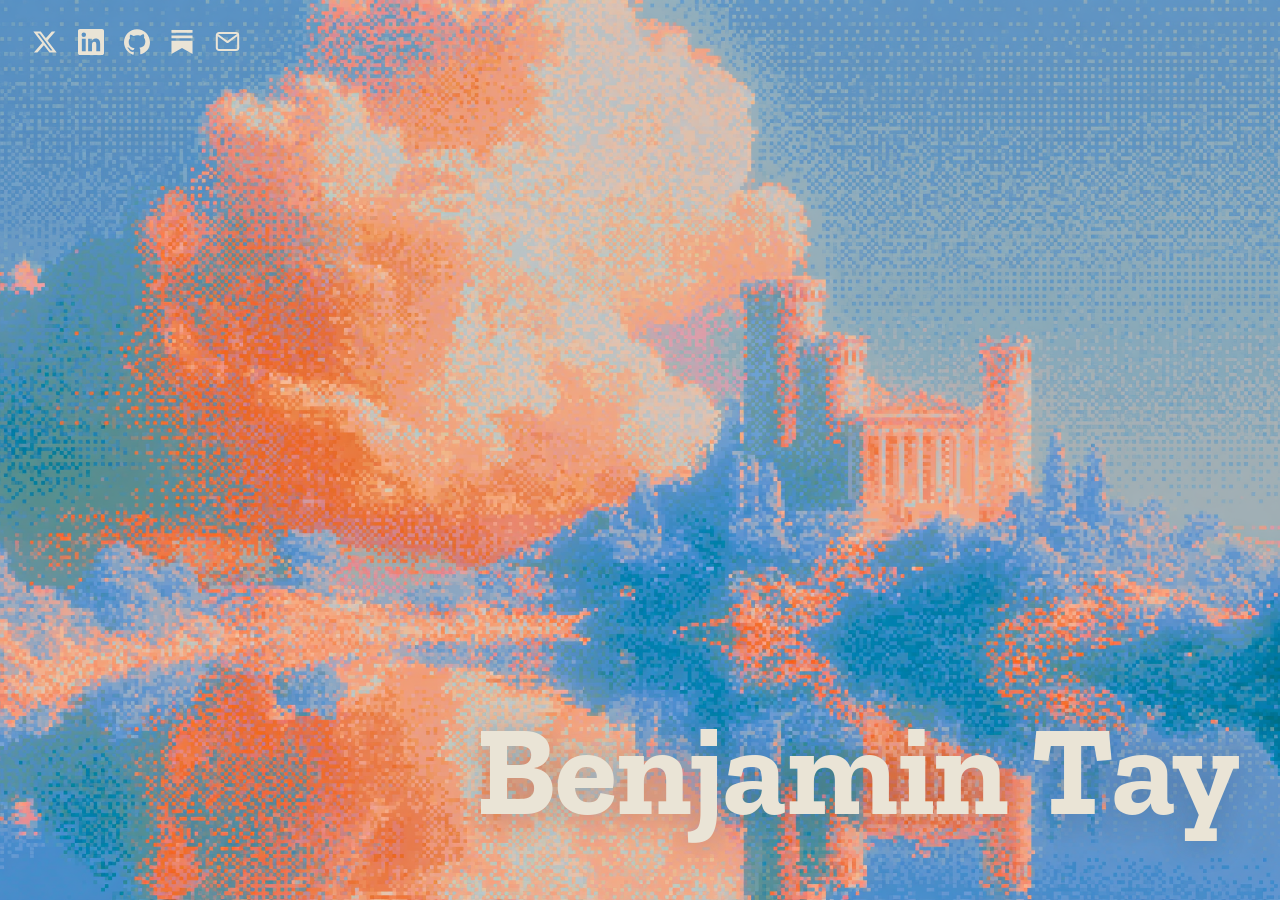
==== index.html @ a70ddc9b "added social media links" ====
<!DOCTYPE html>
<html lang="en">
<head>
<meta charset="utf-8">
<meta name="viewport" content="width=device-width, initial-scale=1">
<title>Benjamin Tay</title>
<meta name="description" content="Benjamin Tay">
<link rel="preconnect" href="https://fonts.googleapis.com">
<link rel="preconnect" href="https://fonts.gstatic.com" crossorigin>
<link href="https://fonts.googleapis.com/css2?family=Zilla+Slab:wght@700&display=swap" rel="stylesheet">
<link rel="stylesheet" href="styles.css">
</head>
<body>
<div class="stage">
  <div class="bg"></div>

  <nav class="social-nav">
    <a href="https://x.com/bennytay07" target="_blank" rel="noopener" aria-label="X">
      <svg width="26" height="26" viewBox="0 0 24 24" fill="currentColor" aria-hidden="true"><path d="M18.244 2.25h3.308l-7.227 8.26 8.502 11.24h-6.66l-5.214-6.817L4.99 21.75H1.68l7.73-8.835L1.254 2.25H8.08l4.713 6.231 5.45-6.231Zm-1.161 17.52h1.833L7.084 4.126H5.117L17.083 19.77Z"/></svg>
    </a>
    <a href="https://www.linkedin.com/in/benjamintay07/" target="_blank" rel="noopener" aria-label="LinkedIn">
      <svg width="26" height="26" viewBox="0 0 24 24" fill="currentColor" aria-hidden="true"><path d="M20.447 20.452h-3.554v-5.569c0-1.328-.027-3.037-1.852-3.037-1.853 0-2.136 1.445-2.136 2.939v5.667H9.351V9h3.414v1.561h.046c.477-.9 1.637-1.85 3.37-1.85 3.601 0 4.267 2.37 4.267 5.455v6.286zM5.337 7.433a2.062 2.062 0 0 1-2.063-2.065 2.064 2.064 0 1 1 2.063 2.065zm1.782 13.019H3.555V9h3.564v11.452zM22.225 0H1.771C.792 0 0 .774 0 1.729v20.542C0 23.227.792 24 1.771 24h20.451C23.2 24 24 23.227 24 22.271V1.729C24 .774 23.2 0 22.225 0z"/></svg>
    </a>
    <a href="https://github.com/bennytay" target="_blank" rel="noopener" aria-label="GitHub">
      <svg width="26" height="26" viewBox="0 0 24 24" fill="currentColor" aria-hidden="true"><path d="M12 .297c-6.63 0-12 5.373-12 12 0 5.303 3.438 9.8 8.205 11.385.6.113.82-.258.82-.577 0-.285-.01-1.04-.015-2.04-3.338.724-4.042-1.61-4.042-1.61-.546-1.387-1.333-1.756-1.333-1.756-1.089-.745.083-.729.083-.729 1.205.084 1.839 1.237 1.839 1.237 1.07 1.834 2.807 1.304 3.492.997.107-.775.418-1.305.762-1.604-2.665-.305-5.467-1.334-5.467-5.931 0-1.311.469-2.381 1.236-3.221-.124-.303-.535-1.524.117-3.176 0 0 1.008-.322 3.301 1.23A11.509 11.509 0 0 1 12 5.803c1.02.005 2.047.138 3.006.404 2.291-1.552 3.297-1.23 3.297-1.23.653 1.653.242 2.874.118 3.176.77.84 1.235 1.911 1.235 3.221 0 4.609-2.807 5.624-5.479 5.921.43.372.823 1.102.823 2.222 0 1.606-.014 2.898-.014 3.293 0 .322.216.694.825.576C20.565 22.092 24 17.592 24 12.297c0-6.627-5.373-12-12-12"/></svg>
    </a>
    <a href="https://substack.com/@bennytay" target="_blank" rel="noopener" aria-label="Substack">
      <svg width="24" height="24" viewBox="0 0 24 24" fill="currentColor" aria-hidden="true"><path d="M22.539 8.242H1.46V5.406h21.08v2.836zM1.46 10.812V24L12 18.11 22.54 24V10.812H1.46zM22.54 0H1.46v2.836h21.08V0z"/></svg>
    </a>
    <a href="benjamintay707@gmail.com" aria-label="Email">
      <svg width="27" height="27" viewBox="0 0 24 24" fill="none" stroke="currentColor" stroke-width="1.8" stroke-linecap="round" stroke-linejoin="round" aria-hidden="true"><rect x="2.5" y="4.5" width="19" height="15" rx="2"/><path d="m3 6 9 6.5L21 6"/></svg>
    </a>
  </nav>

  <div class="name">
    <span>Benjamin Tay</span>
  </div>
</div>
</body>
</html>
---- styles.css ----
html, body {
  margin: 0;
  padding: 0;
  height: 100%;
  background: #6f92b0;
}

*, *::before, *::after {
  box-sizing: border-box;
}

.stage {
  position: fixed;
  inset: 0;
  overflow: hidden;
  background: #6f92b0;
}

.bg {
  position: absolute;
  inset: 0;
  background-image: url('assets/website-background.png');
  background-size: cover;
  background-position: center;
}

.social-nav {
  position: absolute;
  top: clamp(18px, 3.5vw, 28px);
  left: clamp(18px, 3.5vw, 32px);
  display: flex;
  align-items: center;
  gap: clamp(16px, 3.2vw, 20px);
  flex-wrap: wrap;
}

.social-nav a {
  color: #eae4d6;
  display: inline-flex;
  transition: color 0.15s;
}

.social-nav a:hover {
  color: #ffffff;
}

.name {
  position: absolute;
  right: 3.2vw;
  bottom: 8vh;
  left: 3.2vw;
  line-height: 0.9;
  text-align: right;
}

.name span {
  display: block;
  font-family: Clarendon, 'Zilla Slab', Georgia, serif;
  font-weight: 700;
  color: #eae4d6;
  letter-spacing: -0.01em;
  text-shadow: 0 2px 30px rgba(40, 60, 90, 0.25);
  font-size: clamp(40px, 10.5vw, 128px);
}
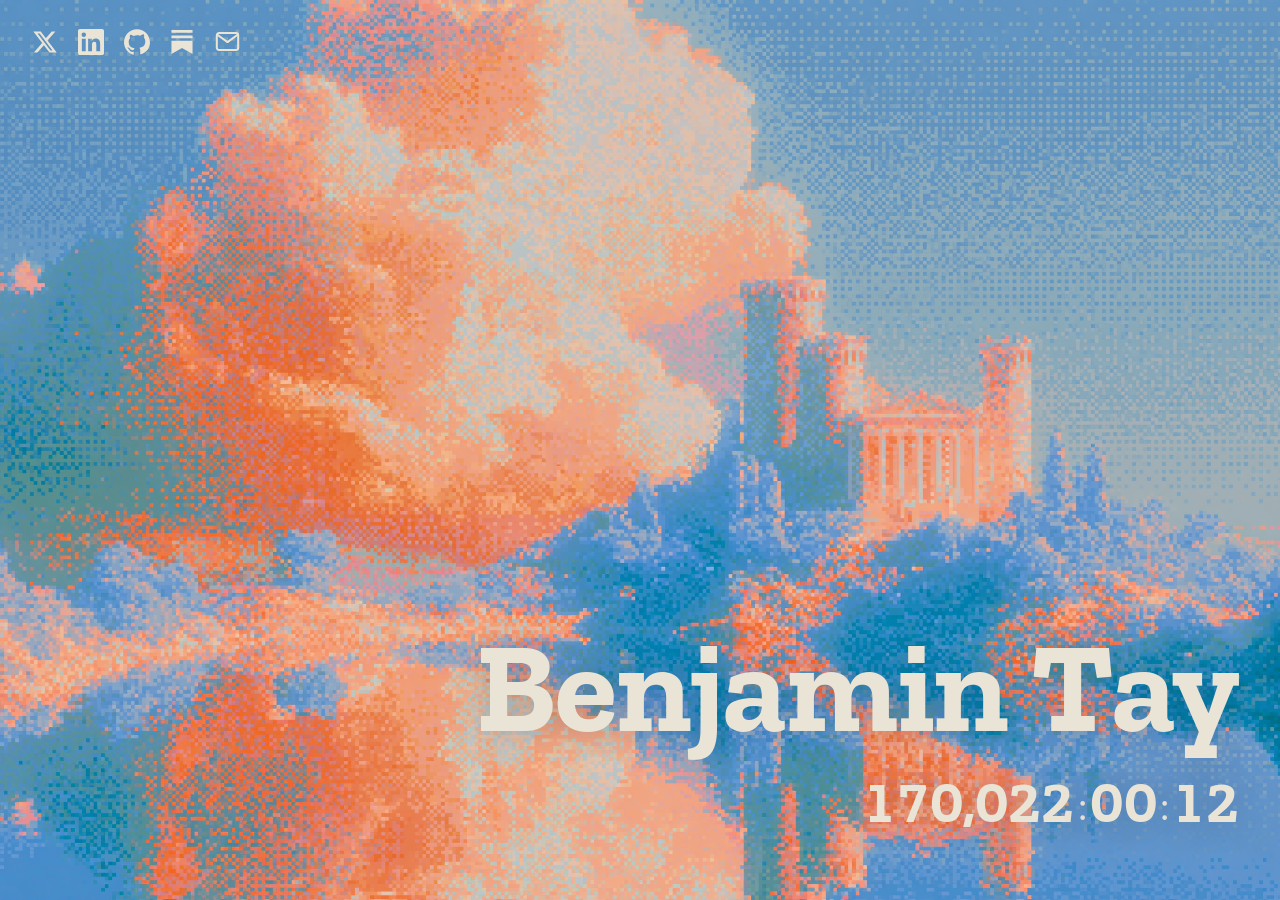
==== commit 090ec17f: "added live timer + bug fixes" ====
--- a/index.html
+++ b/index.html
@@ -5,6 +5,7 @@
 <meta name="viewport" content="width=device-width, initial-scale=1">
 <title>Benjamin Tay</title>
 <meta name="description" content="Benjamin Tay">
+<link rel="icon" type="image/png" href="assets/pfp.png">
 <link rel="preconnect" href="https://fonts.googleapis.com">
 <link rel="preconnect" href="https://fonts.gstatic.com" crossorigin>
 <link href="https://fonts.googleapis.com/css2?family=Zilla+Slab:wght@700&display=swap" rel="stylesheet">
@@ -27,14 +28,95 @@
     <a href="https://substack.com/@bennytay" target="_blank" rel="noopener" aria-label="Substack">
       <svg width="24" height="24" viewBox="0 0 24 24" fill="currentColor" aria-hidden="true"><path d="M22.539 8.242H1.46V5.406h21.08v2.836zM1.46 10.812V24L12 18.11 22.54 24V10.812H1.46zM22.54 0H1.46v2.836h21.08V0z"/></svg>
     </a>
-    <a href="benjamintay707@gmail.com" aria-label="Email">
-      <svg width="27" height="27" viewBox="0 0 24 24" fill="none" stroke="currentColor" stroke-width="1.8" stroke-linecap="round" stroke-linejoin="round" aria-hidden="true"><rect x="2.5" y="4.5" width="19" height="15" rx="2"/><path d="m3 6 9 6.5L21 6"/></svg>
-    </a>
+    <span class="email-copy">
+      <button type="button" class="email-btn" aria-label="Copy email address" data-email="benjamintay707@gmail.com">
+        <svg width="27" height="27" viewBox="0 0 24 24" fill="none" stroke="currentColor" stroke-width="1.8" stroke-linecap="round" stroke-linejoin="round" aria-hidden="true"><rect x="2.5" y="4.5" width="19" height="15" rx="2"/><path d="m3 6 9 6.5L21 6"/></svg>
+      </button>
+      <span class="email-copied" role="status">Copied</span>
+    </span>
   </nav>
 
   <div class="name">
     <span>Benjamin Tay</span>
+    <span class="age-timer" id="ageTimer"></span>
   </div>
 </div>
+<script>
+  const emailBtn = document.querySelector('.email-btn');
+  const emailCopy = document.querySelector('.email-copy');
+  let copiedTimeout;
+
+  emailBtn.addEventListener('click', async () => {
+    const email = emailBtn.dataset.email;
+    try {
+      await navigator.clipboard.writeText(email);
+    } catch (err) {
+      const temp = document.createElement('textarea');
+      temp.value = email;
+      temp.style.position = 'fixed';
+      temp.style.opacity = '0';
+      document.body.appendChild(temp);
+      temp.select();
+      document.execCommand('copy');
+      document.body.removeChild(temp);
+    }
+
+    emailCopy.classList.add('is-copied');
+    clearTimeout(copiedTimeout);
+    copiedTimeout = setTimeout(() => {
+      emailCopy.classList.remove('is-copied');
+    }, 1800);
+  });
+
+  const ageTimerEl = document.getElementById('ageTimer');
+  const birthday = new Date(2007, 6, 15, 0, 11, 0);
+
+  const hoursNode = document.createTextNode('');
+  const minutesNode = document.createTextNode('');
+  const secondsNode = document.createTextNode('');
+  const colon1 = document.createElement('span');
+  colon1.className = 'colon';
+  colon1.textContent = ':';
+  const colon2 = document.createElement('span');
+  colon2.className = 'colon';
+  colon2.textContent = ':';
+  ageTimerEl.append(hoursNode, colon1, minutesNode, colon2, secondsNode);
+
+  function updateAgeTimer() {
+    const sel = window.getSelection();
+    let restore = null;
+    if (sel && sel.rangeCount > 0 && !sel.isCollapsed) {
+      const range = sel.getRangeAt(0);
+      if (ageTimerEl.contains(range.commonAncestorContainer)) {
+        restore = {
+          anchorNode: sel.anchorNode,
+          anchorOffset: sel.anchorOffset,
+          focusNode: sel.focusNode,
+          focusOffset: sel.focusOffset,
+        };
+      }
+    }
+
+    const diff = Date.now() - birthday.getTime();
+    const totalSeconds = Math.floor(diff / 1000);
+    const hours = Math.floor(totalSeconds / 3600);
+    const minutes = Math.floor((totalSeconds % 3600) / 60);
+    const seconds = totalSeconds % 60;
+    hoursNode.data = hours.toLocaleString('en-US');
+    minutesNode.data = String(minutes).padStart(2, '0');
+    secondsNode.data = String(seconds).padStart(2, '0');
+
+    if (restore) {
+      const clamp = (node, offset) => Math.min(offset, node.data ? node.data.length : offset);
+      sel.setBaseAndExtent(
+        restore.anchorNode, clamp(restore.anchorNode, restore.anchorOffset),
+        restore.focusNode, clamp(restore.focusNode, restore.focusOffset)
+      );
+    }
+  }
+
+  updateAgeTimer();
+  setInterval(updateAgeTimer, 1000);
+</script>
 </body>
 </html>
--- a/styles.css
+++ b/styles.css
@@ -7,6 +7,10 @@
 
 *, *::before, *::after {
   box-sizing: border-box;
+}
+
+::selection {
+  background: rgba(234, 228, 214, 0.35);
 }
 
 .stage {
@@ -44,6 +48,42 @@
   color: #ffffff;
 }
 
+.email-copy {
+  display: inline-flex;
+  align-items: center;
+  gap: 8px;
+}
+
+.email-btn {
+  color: #eae4d6;
+  display: inline-flex;
+  padding: 0;
+  border: none;
+  background: none;
+  cursor: pointer;
+  transition: color 0.15s;
+}
+
+.email-btn:hover {
+  color: #ffffff;
+}
+
+.email-copied {
+  color: #eae4d6;
+  font-family: system-ui, sans-serif;
+  font-size: 13px;
+  letter-spacing: 0.02em;
+  opacity: 0;
+  transform: translateX(-4px);
+  transition: opacity 0.15s, transform 0.15s;
+  pointer-events: none;
+}
+
+.email-copy.is-copied .email-copied {
+  opacity: 1;
+  transform: translateX(0);
+}
+
 .name {
   position: absolute;
   right: 3.2vw;
@@ -62,3 +102,19 @@
   text-shadow: 0 2px 30px rgba(40, 60, 90, 0.25);
   font-size: clamp(40px, 10.5vw, 128px);
 }
+
+.name span.age-timer {
+  margin-top: clamp(16px, 3.5vw, 32px);
+  font-size: clamp(28px, 5.2vw, 56px);
+  font-variant-numeric: lining-nums tabular-nums;
+  font-feature-settings: "lnum" 1, "tnum" 1;
+  color: #eae4d6;
+}
+
+.name span.age-timer .colon {
+  display: inline;
+  margin: 0 0.06em;
+  font-weight: 400;
+  font-size: 0.7em;
+  vertical-align: 0.05em;
+}
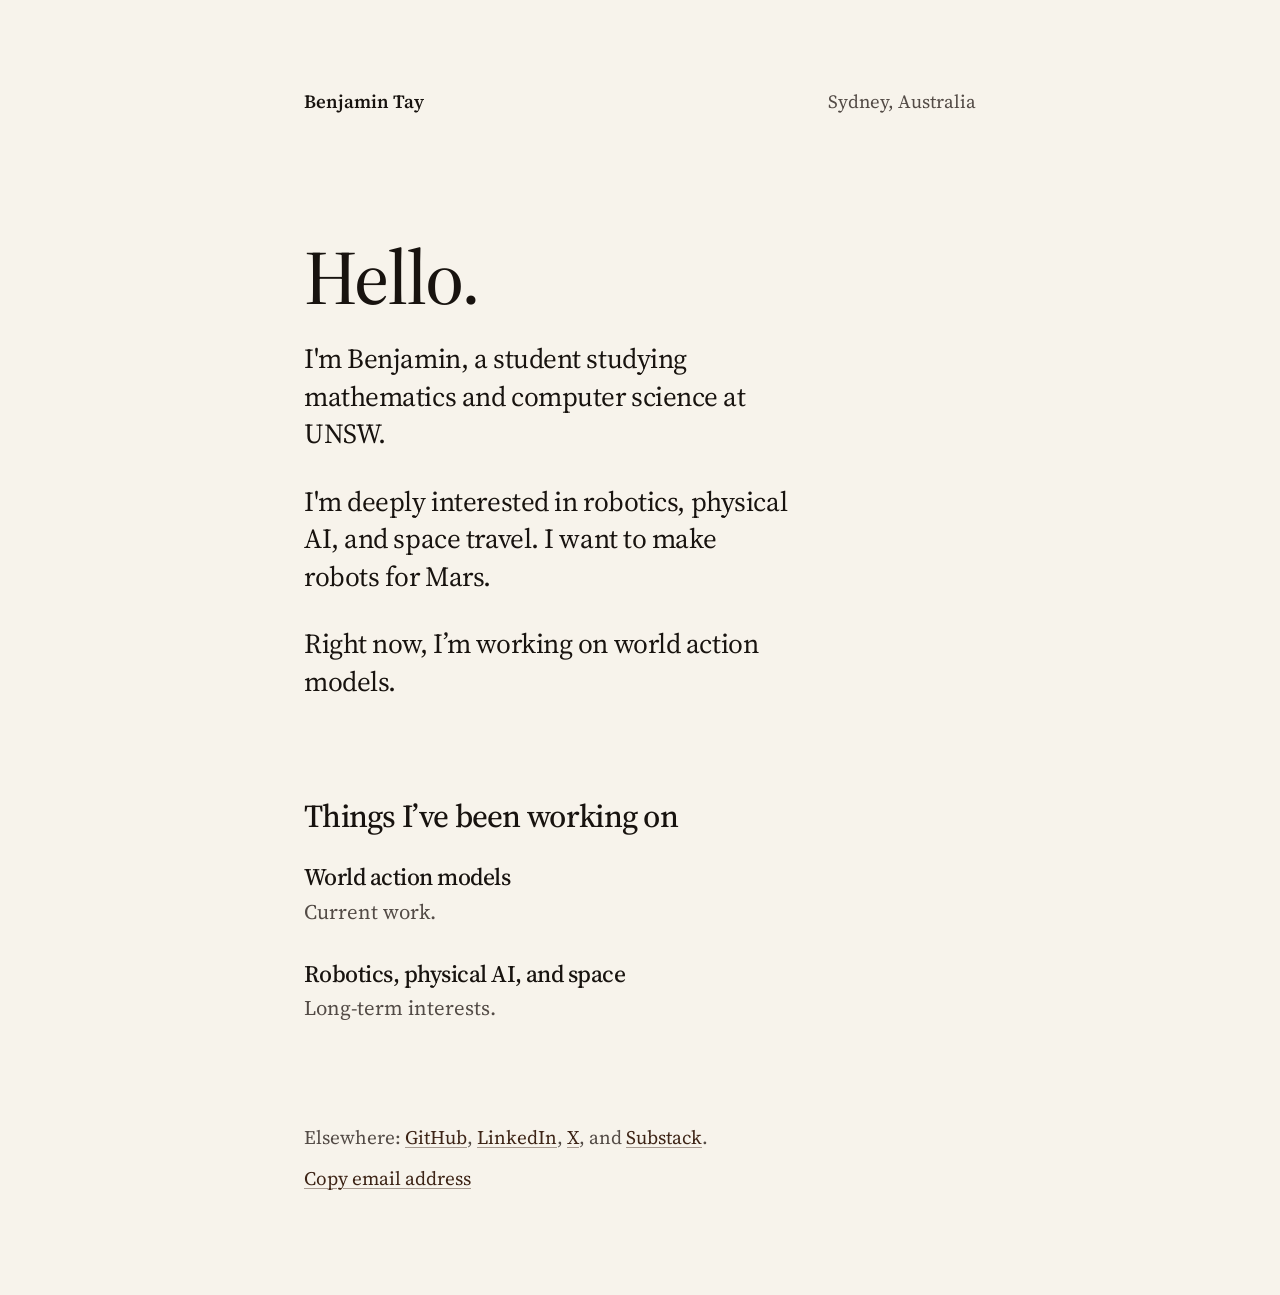
==== commit 2059c45c: "Redesign portfolio as editorial personal site" ====
--- a/index.html
+++ b/index.html
@@ -1,122 +1,55 @@
-<!DOCTYPE html>
+<!doctype html>
 <html lang="en">
 <head>
-<meta charset="utf-8">
-<meta name="viewport" content="width=device-width, initial-scale=1">
-<title>Benjamin Tay</title>
-<meta name="description" content="Benjamin Tay">
-<link rel="icon" type="image/png" href="assets/pfp.png">
-<link rel="preconnect" href="https://fonts.googleapis.com">
-<link rel="preconnect" href="https://fonts.gstatic.com" crossorigin>
-<link href="https://fonts.googleapis.com/css2?family=Zilla+Slab:wght@700&display=swap" rel="stylesheet">
-<link rel="stylesheet" href="styles.css">
+  <meta charset="utf-8">
+  <meta name="viewport" content="width=device-width, initial-scale=1">
+  <meta name="description" content="The personal site of Benjamin Tay.">
+  <title>Benjamin Tay</title>
+  <link rel="icon" type="image/png" href="assets/pfp.png">
+  <link rel="preconnect" href="https://fonts.googleapis.com">
+  <link rel="preconnect" href="https://fonts.gstatic.com" crossorigin>
+  <link href="https://fonts.googleapis.com/css2?family=Source+Serif+4:opsz,wght@6..72,400;6..72,500;6..72,600&display=swap" rel="stylesheet">
+  <link rel="stylesheet" href="styles.css">
 </head>
 <body>
-<div class="stage">
-  <div class="bg"></div>
+  <main class="page">
+    <!-- CONTENT START
+      The writing in this section belongs to Benjamin. Future agents should not
+      rewrite, reorganise, or expand it unless Benjamin explicitly asks.
+    -->
+    <header class="site-header">
+      <a class="wordmark" href="/" aria-label="Benjamin Tay, home">Benjamin Tay</a>
+      <p class="location">Sydney, Australia</p>
+    </header>
 
-  <nav class="social-nav">
-    <a href="https://x.com/bennytay07" target="_blank" rel="noopener" aria-label="X">
-      <svg width="26" height="26" viewBox="0 0 24 24" fill="currentColor" aria-hidden="true"><path d="M18.244 2.25h3.308l-7.227 8.26 8.502 11.24h-6.66l-5.214-6.817L4.99 21.75H1.68l7.73-8.835L1.254 2.25H8.08l4.713 6.231 5.45-6.231Zm-1.161 17.52h1.833L7.084 4.126H5.117L17.083 19.77Z"/></svg>
-    </a>
-    <a href="https://www.linkedin.com/in/benjamintay07/" target="_blank" rel="noopener" aria-label="LinkedIn">
-      <svg width="26" height="26" viewBox="0 0 24 24" fill="currentColor" aria-hidden="true"><path d="M20.447 20.452h-3.554v-5.569c0-1.328-.027-3.037-1.852-3.037-1.853 0-2.136 1.445-2.136 2.939v5.667H9.351V9h3.414v1.561h.046c.477-.9 1.637-1.85 3.37-1.85 3.601 0 4.267 2.37 4.267 5.455v6.286zM5.337 7.433a2.062 2.062 0 0 1-2.063-2.065 2.064 2.064 0 1 1 2.063 2.065zm1.782 13.019H3.555V9h3.564v11.452zM22.225 0H1.771C.792 0 0 .774 0 1.729v20.542C0 23.227.792 24 1.771 24h20.451C23.2 24 24 23.227 24 22.271V1.729C24 .774 23.2 0 22.225 0z"/></svg>
-    </a>
-    <a href="https://github.com/bennytay" target="_blank" rel="noopener" aria-label="GitHub">
-      <svg width="26" height="26" viewBox="0 0 24 24" fill="currentColor" aria-hidden="true"><path d="M12 .297c-6.63 0-12 5.373-12 12 0 5.303 3.438 9.8 8.205 11.385.6.113.82-.258.82-.577 0-.285-.01-1.04-.015-2.04-3.338.724-4.042-1.61-4.042-1.61-.546-1.387-1.333-1.756-1.333-1.756-1.089-.745.083-.729.083-.729 1.205.084 1.839 1.237 1.839 1.237 1.07 1.834 2.807 1.304 3.492.997.107-.775.418-1.305.762-1.604-2.665-.305-5.467-1.334-5.467-5.931 0-1.311.469-2.381 1.236-3.221-.124-.303-.535-1.524.117-3.176 0 0 1.008-.322 3.301 1.23A11.509 11.509 0 0 1 12 5.803c1.02.005 2.047.138 3.006.404 2.291-1.552 3.297-1.23 3.297-1.23.653 1.653.242 2.874.118 3.176.77.84 1.235 1.911 1.235 3.221 0 4.609-2.807 5.624-5.479 5.921.43.372.823 1.102.823 2.222 0 1.606-.014 2.898-.014 3.293 0 .322.216.694.825.576C20.565 22.092 24 17.592 24 12.297c0-6.627-5.373-12-12-12"/></svg>
-    </a>
-    <a href="https://substack.com/@bennytay" target="_blank" rel="noopener" aria-label="Substack">
-      <svg width="24" height="24" viewBox="0 0 24 24" fill="currentColor" aria-hidden="true"><path d="M22.539 8.242H1.46V5.406h21.08v2.836zM1.46 10.812V24L12 18.11 22.54 24V10.812H1.46zM22.54 0H1.46v2.836h21.08V0z"/></svg>
-    </a>
-    <span class="email-copy">
-      <button type="button" class="email-btn" aria-label="Copy email address" data-email="benjamintay707@gmail.com">
-        <svg width="27" height="27" viewBox="0 0 24 24" fill="none" stroke="currentColor" stroke-width="1.8" stroke-linecap="round" stroke-linejoin="round" aria-hidden="true"><rect x="2.5" y="4.5" width="19" height="15" rx="2"/><path d="m3 6 9 6.5L21 6"/></svg>
-      </button>
-      <span class="email-copied" role="status">Copied</span>
-    </span>
-  </nav>
+    <section class="introduction" aria-labelledby="intro-heading">
+      <h1 id="intro-heading">Hello.</h1>
+      <p>I'm Benjamin, a student studying mathematics and computer science at UNSW.</p>
+      <p>I'm deeply interested in robotics, physical AI, and space travel. I want to make robots for Mars.</p>
+      <p>Right now, I’m working on world action models.</p>
+    </section>
 
-  <div class="name">
-    <span>Benjamin Tay</span>
-    <span class="age-timer" id="ageTimer"></span>
-  </div>
-</div>
-<script>
-  const emailBtn = document.querySelector('.email-btn');
-  const emailCopy = document.querySelector('.email-copy');
-  let copiedTimeout;
+    <section class="work" aria-labelledby="work-heading">
+      <h2 id="work-heading">Things I’ve been working on</h2>
 
-  emailBtn.addEventListener('click', async () => {
-    const email = emailBtn.dataset.email;
-    try {
-      await navigator.clipboard.writeText(email);
-    } catch (err) {
-      const temp = document.createElement('textarea');
-      temp.value = email;
-      temp.style.position = 'fixed';
-      temp.style.opacity = '0';
-      document.body.appendChild(temp);
-      temp.select();
-      document.execCommand('copy');
-      document.body.removeChild(temp);
-    }
+      <article class="project">
+        <h3>World action models</h3>
+        <p>Current work.</p>
+      </article>
 
-    emailCopy.classList.add('is-copied');
-    clearTimeout(copiedTimeout);
-    copiedTimeout = setTimeout(() => {
-      emailCopy.classList.remove('is-copied');
-    }, 1800);
-  });
+      <article class="project">
+        <h3>Robotics, physical AI, and space</h3>
+        <p>Long-term interests.</p>
+      </article>
+    </section>
 
-  const ageTimerEl = document.getElementById('ageTimer');
-  const birthday = new Date(2007, 6, 15, 0, 11, 0);
+    <footer class="site-footer">
+      <p>Elsewhere: <a href="https://github.com/bennytay" target="_blank" rel="noopener noreferrer">GitHub</a>, <a href="https://www.linkedin.com/in/benjamintay07/" target="_blank" rel="noopener noreferrer">LinkedIn</a>, <a href="https://x.com/bennytay07" target="_blank" rel="noopener noreferrer">X</a>, and <a href="https://substack.com/@bennytay" target="_blank" rel="noopener noreferrer">Substack</a>.</p>
+      <p><button class="email-button" type="button" data-email="benjamintay707@gmail.com" aria-describedby="email-status">Copy email address</button><span class="email-status" id="email-status" role="status" aria-live="polite"></span></p>
+    </footer>
+    <!-- CONTENT END -->
+  </main>
 
-  const hoursNode = document.createTextNode('');
-  const minutesNode = document.createTextNode('');
-  const secondsNode = document.createTextNode('');
-  const colon1 = document.createElement('span');
-  colon1.className = 'colon';
-  colon1.textContent = ':';
-  const colon2 = document.createElement('span');
-  colon2.className = 'colon';
-  colon2.textContent = ':';
-  ageTimerEl.append(hoursNode, colon1, minutesNode, colon2, secondsNode);
-
-  function updateAgeTimer() {
-    const sel = window.getSelection();
-    let restore = null;
-    if (sel && sel.rangeCount > 0 && !sel.isCollapsed) {
-      const range = sel.getRangeAt(0);
-      if (ageTimerEl.contains(range.commonAncestorContainer)) {
-        restore = {
-          anchorNode: sel.anchorNode,
-          anchorOffset: sel.anchorOffset,
-          focusNode: sel.focusNode,
-          focusOffset: sel.focusOffset,
-        };
-      }
-    }
-
-    const diff = Date.now() - birthday.getTime();
-    const totalSeconds = Math.floor(diff / 1000);
-    const hours = Math.floor(totalSeconds / 3600);
-    const minutes = Math.floor((totalSeconds % 3600) / 60);
-    const seconds = totalSeconds % 60;
-    hoursNode.data = hours.toLocaleString('en-US');
-    minutesNode.data = String(minutes).padStart(2, '0');
-    secondsNode.data = String(seconds).padStart(2, '0');
-
-    if (restore) {
-      const clamp = (node, offset) => Math.min(offset, node.data ? node.data.length : offset);
-      sel.setBaseAndExtent(
-        restore.anchorNode, clamp(restore.anchorNode, restore.anchorOffset),
-        restore.focusNode, clamp(restore.focusNode, restore.focusOffset)
-      );
-    }
-  }
-
-  updateAgeTimer();
-  setInterval(updateAgeTimer, 1000);
-</script>
+  <script src="script.js"></script>
 </body>
 </html>
--- a/styles.css
+++ b/styles.css
@@ -1,120 +1,209 @@
-html, body {
+:root {
+  --page-background: oklch(0.965 0.012 83);
+  --ink: oklch(0.19 0.012 58);
+  --muted-ink: oklch(0.42 0.014 58);
+  --link-ink: oklch(0.29 0.045 50);
+  --selection: oklch(0.85 0.045 82);
+
+  --font-body: "Source Serif 4", Georgia, "Times New Roman", serif;
+  --measure: 42rem;
+  --gutter: clamp(1.35rem, 5vw, 3.25rem);
+  --body-size: clamp(1.125rem, 0.4vw + 1.02rem, 1.3rem);
+  --body-leading: 1.54;
+  --page-top: clamp(2.3rem, 10vh, 7.5rem);
+  --section-space: clamp(3.8rem, 11vh, 7.75rem);
+}
+
+* {
+  box-sizing: border-box;
+}
+
+html {
+  background: var(--page-background);
+}
+
+body {
+  min-width: 20rem;
   margin: 0;
+  background: var(--page-background);
+  color: var(--ink);
+  font-family: var(--font-body);
+  font-size: var(--body-size);
+  font-weight: 400;
+  line-height: var(--body-leading);
+  text-rendering: optimizeLegibility;
+  -webkit-font-smoothing: antialiased;
+}
+
+::selection {
+  background: var(--selection);
+}
+
+a,
+.email-button {
+  color: var(--link-ink);
+  text-decoration: underline;
+  text-decoration-color: color-mix(in oklch, currentColor 42%, transparent);
+  text-decoration-thickness: 0.055em;
+  text-underline-offset: 0.16em;
+}
+
+a:hover,
+.email-button:hover {
+  text-decoration-color: currentColor;
+}
+
+a:focus-visible,
+.email-button:focus-visible {
+  outline: 2px solid var(--link-ink);
+  outline-offset: 0.16em;
+}
+
+.page {
+  width: min(100% - (var(--gutter) * 2), var(--measure));
+  margin: 0 auto;
+  padding: var(--page-top) 0 clamp(3rem, 10vh, 7rem);
+}
+
+.site-header {
+  display: flex;
+  align-items: baseline;
+  justify-content: space-between;
+  gap: 1rem;
+  color: var(--muted-ink);
+  font-size: 0.9em;
+  line-height: 1.3;
+}
+
+.wordmark {
+  color: var(--ink);
+  font-weight: 600;
+  text-decoration: none;
+}
+
+.wordmark:hover {
+  text-decoration: underline;
+  text-decoration-thickness: 0.055em;
+  text-underline-offset: 0.16em;
+}
+
+.location {
+  margin: 0;
+  text-align: right;
+}
+
+.introduction {
+  margin-top: clamp(4rem, 14vh, 10rem);
+}
+
+h1,
+h2,
+h3,
+p {
+  margin-top: 0;
+}
+
+h1,
+h2,
+h3 {
+  font-weight: 500;
+  letter-spacing: -0.022em;
+}
+
+h1 {
+  max-width: 12ch;
+  margin-bottom: 1.55rem;
+  font-size: clamp(2.6rem, 6vw, 4.8rem);
+  line-height: 0.98;
+}
+
+.introduction p {
+  max-width: 35ch;
+  margin-bottom: 1.1em;
+  font-size: clamp(1.38rem, 1.3vw + 1.05rem, 1.72rem);
+  line-height: 1.36;
+  letter-spacing: -0.016em;
+}
+
+.introduction p:last-child {
+  margin-bottom: 0;
+}
+
+.work {
+  margin-top: var(--section-space);
+}
+
+h2 {
+  margin-bottom: 1.85rem;
+  font-size: clamp(1.55rem, 1.4vw + 1.2rem, 2rem);
+  line-height: 1.08;
+}
+
+.project + .project {
+  margin-top: 2rem;
+}
+
+h3 {
+  margin-bottom: 0.25rem;
+  font-size: 1.14em;
+  line-height: 1.2;
+}
+
+.project p {
+  max-width: 36ch;
+  margin-bottom: 0;
+  color: var(--muted-ink);
+}
+
+.site-footer {
+  margin-top: var(--section-space);
+  color: var(--muted-ink);
+  font-size: 0.92em;
+}
+
+.site-footer p {
+  margin-bottom: 0.6em;
+}
+
+.email-button {
   padding: 0;
-  height: 100%;
-  background: #6f92b0;
-}
-
-*, *::before, *::after {
-  box-sizing: border-box;
-}
-
-::selection {
-  background: rgba(234, 228, 214, 0.35);
-}
-
-.stage {
-  position: fixed;
-  inset: 0;
-  overflow: hidden;
-  background: #6f92b0;
-}
-
-.bg {
-  position: absolute;
-  inset: 0;
-  background-image: url('assets/website-background.png');
-  background-size: cover;
-  background-position: center;
-}
-
-.social-nav {
-  position: absolute;
-  top: clamp(18px, 3.5vw, 28px);
-  left: clamp(18px, 3.5vw, 32px);
-  display: flex;
-  align-items: center;
-  gap: clamp(16px, 3.2vw, 20px);
-  flex-wrap: wrap;
-}
-
-.social-nav a {
-  color: #eae4d6;
-  display: inline-flex;
-  transition: color 0.15s;
-}
-
-.social-nav a:hover {
-  color: #ffffff;
-}
-
-.email-copy {
-  display: inline-flex;
-  align-items: center;
-  gap: 8px;
-}
-
-.email-btn {
-  color: #eae4d6;
-  display: inline-flex;
-  padding: 0;
-  border: none;
-  background: none;
+  border: 0;
+  background: transparent;
+  font: inherit;
   cursor: pointer;
-  transition: color 0.15s;
-}
-
-.email-btn:hover {
-  color: #ffffff;
-}
-
-.email-copied {
-  color: #eae4d6;
-  font-family: system-ui, sans-serif;
-  font-size: 13px;
-  letter-spacing: 0.02em;
-  opacity: 0;
-  transform: translateX(-4px);
-  transition: opacity 0.15s, transform 0.15s;
-  pointer-events: none;
-}
-
-.email-copy.is-copied .email-copied {
-  opacity: 1;
-  transform: translateX(0);
-}
-
-.name {
-  position: absolute;
-  right: 3.2vw;
-  bottom: 8vh;
-  left: 3.2vw;
-  line-height: 0.9;
-  text-align: right;
-}
-
-.name span {
-  display: block;
-  font-family: Clarendon, 'Zilla Slab', Georgia, serif;
-  font-weight: 700;
-  color: #eae4d6;
-  letter-spacing: -0.01em;
-  text-shadow: 0 2px 30px rgba(40, 60, 90, 0.25);
-  font-size: clamp(40px, 10.5vw, 128px);
-}
-
-.name span.age-timer {
-  margin-top: clamp(16px, 3.5vw, 32px);
-  font-size: clamp(28px, 5.2vw, 56px);
-  font-variant-numeric: lining-nums tabular-nums;
-  font-feature-settings: "lnum" 1, "tnum" 1;
-  color: #eae4d6;
-}
-
-.name span.age-timer .colon {
-  display: inline;
-  margin: 0 0.06em;
-  font-weight: 400;
-  font-size: 0.7em;
-  vertical-align: 0.05em;
-}
+}
+
+.email-status {
+  display: inline-block;
+  min-width: 4.5em;
+  margin-left: 0.45em;
+  color: var(--muted-ink);
+}
+
+@media (max-width: 30rem) {
+  :root {
+    --gutter: 1.25rem;
+  }
+
+  .site-header {
+    align-items: flex-start;
+    flex-direction: column;
+    gap: 0.25rem;
+  }
+
+  .location {
+    text-align: left;
+  }
+
+  .introduction {
+    margin-top: 4.5rem;
+  }
+}
+
+@media (prefers-reduced-motion: reduce) {
+  *,
+  *::before,
+  *::after {
+    scroll-behavior: auto !important;
+  }
+}
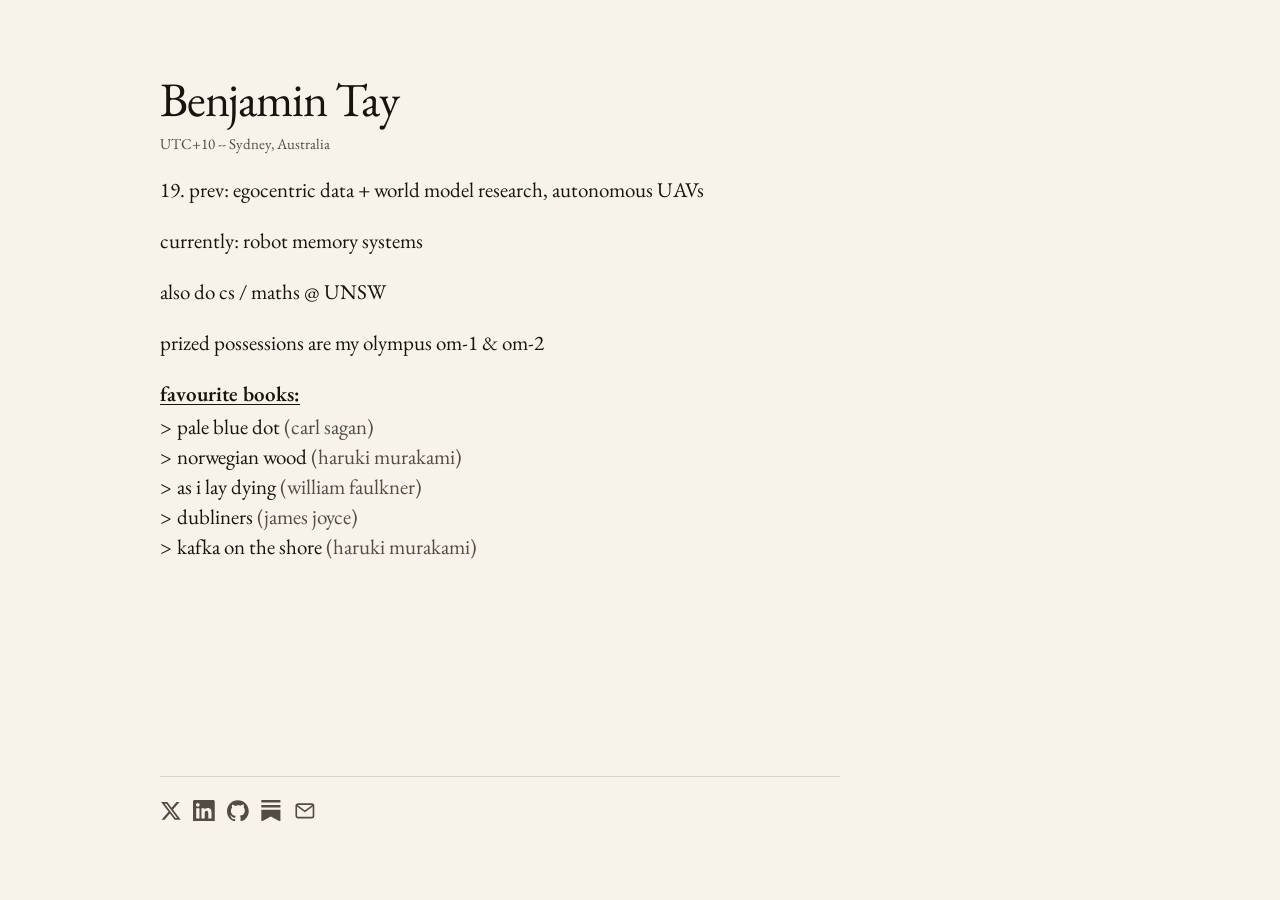
==== commit 6345557e: "Polish personal portfolio" ====
--- a/index.html
+++ b/index.html
@@ -4,11 +4,10 @@
   <meta charset="utf-8">
   <meta name="viewport" content="width=device-width, initial-scale=1">
   <meta name="description" content="The personal site of Benjamin Tay.">
-  <title>Benjamin Tay</title>
-  <link rel="icon" type="image/png" href="assets/pfp.png">
+  <title>bennytay</title>
   <link rel="preconnect" href="https://fonts.googleapis.com">
   <link rel="preconnect" href="https://fonts.gstatic.com" crossorigin>
-  <link href="https://fonts.googleapis.com/css2?family=Source+Serif+4:opsz,wght@6..72,400;6..72,500;6..72,600&display=swap" rel="stylesheet">
+  <link href="https://fonts.googleapis.com/css2?family=EB+Garamond:ital,wght@0,400;0,500;0,600;1,400;1,500&display=swap" rel="stylesheet">
   <link rel="stylesheet" href="styles.css">
 </head>
 <body>
@@ -18,38 +17,51 @@
       rewrite, reorganise, or expand it unless Benjamin explicitly asks.
     -->
     <header class="site-header">
-      <a class="wordmark" href="/" aria-label="Benjamin Tay, home">Benjamin Tay</a>
-      <p class="location">Sydney, Australia</p>
+      <h1 class="site-title">Benjamin Tay</h1>
+      <div class="header-utility">
+        <p class="location">UTC+10 -- Sydney, Australia</p>
+      </div>
     </header>
 
-    <section class="introduction" aria-labelledby="intro-heading">
-      <h1 id="intro-heading">Hello.</h1>
-      <p>I'm Benjamin, a student studying mathematics and computer science at UNSW.</p>
-      <p>I'm deeply interested in robotics, physical AI, and space travel. I want to make robots for Mars.</p>
-      <p>Right now, I’m working on world action models.</p>
+    <section class="introduction" aria-label="About Benjamin">
+      <p>19. prev: egocentric data + world model research, autonomous UAVs</p>
+      <p>currently: robot memory systems</p>
+      <p>also do cs / maths @ UNSW</p>
+      <p>prized possessions are my olympus om-1 &amp; om-2</p>
     </section>
 
-    <section class="work" aria-labelledby="work-heading">
-      <h2 id="work-heading">Things I’ve been working on</h2>
-
-      <article class="project">
-        <h3>World action models</h3>
-        <p>Current work.</p>
-      </article>
-
-      <article class="project">
-        <h3>Robotics, physical AI, and space</h3>
-        <p>Long-term interests.</p>
-      </article>
+    <section class="introduction reading-list" aria-labelledby="books-heading">
+      <h2 id="books-heading">favourite books:</h2>
+      <ul>
+        <li><cite>pale blue dot</cite> (carl sagan)</li>
+        <li><cite>norwegian wood</cite> (haruki murakami)</li>
+        <li><cite>as i lay dying</cite> (william faulkner)</li>
+        <li><cite>dubliners</cite> (james joyce)</li>
+        <li><cite>kafka on the shore</cite> (haruki murakami)</li>
+      </ul>
     </section>
 
     <footer class="site-footer">
-      <p>Elsewhere: <a href="https://github.com/bennytay" target="_blank" rel="noopener noreferrer">GitHub</a>, <a href="https://www.linkedin.com/in/benjamintay07/" target="_blank" rel="noopener noreferrer">LinkedIn</a>, <a href="https://x.com/bennytay07" target="_blank" rel="noopener noreferrer">X</a>, and <a href="https://substack.com/@bennytay" target="_blank" rel="noopener noreferrer">Substack</a>.</p>
-      <p><button class="email-button" type="button" data-email="benjamintay707@gmail.com" aria-describedby="email-status">Copy email address</button><span class="email-status" id="email-status" role="status" aria-live="polite"></span></p>
+      <nav class="social-nav" aria-label="Social links">
+        <a class="social-link" href="https://x.com/bennytay07" target="_blank" rel="noopener noreferrer" aria-label="X">
+          <svg viewBox="0 0 24 24" aria-hidden="true"><path d="M18.244 2.25h3.308l-7.227 8.26 8.502 11.24h-6.66l-5.214-6.817L4.99 21.75H1.68l7.73-8.835L1.254 2.25H8.08l4.713 6.231 5.45-6.231Zm-1.161 17.52h1.833L7.084 4.126H5.117L17.083 19.77Z"/></svg>
+        </a>
+        <a class="social-link" href="https://www.linkedin.com/in/benjamintay07/" target="_blank" rel="noopener noreferrer" aria-label="LinkedIn">
+          <svg viewBox="0 0 24 24" aria-hidden="true"><path d="M20.447 20.452h-3.554v-5.569c0-1.328-.027-3.037-1.852-3.037-1.853 0-2.136 1.445-2.136 2.939v5.667H9.351V9h3.414v1.561h.046c.477-.9 1.637-1.85 3.37-1.85 3.601 0 4.267 2.37 4.267 5.455v6.286zM5.337 7.433a2.062 2.062 0 0 1-2.063-2.065 2.064 2.064 0 1 1 2.063 2.065zm1.782 13.019H3.555V9h3.564v11.452zM22.225 0H1.771C.792 0 0 .774 0 1.729v20.542C0 23.227.792 24 1.771 24h20.451C23.2 24 24 23.227 24 22.271V1.729C24 .774 23.2 0 22.225 0z"/></svg>
+        </a>
+        <a class="social-link" href="https://github.com/bennytay" target="_blank" rel="noopener noreferrer" aria-label="GitHub">
+          <svg viewBox="0 0 24 24" aria-hidden="true"><path d="M12 .297c-6.63 0-12 5.373-12 12 0 5.303 3.438 9.8 8.205 11.385.6.113.82-.258.82-.577 0-.285-.01-1.04-.015-2.04-3.338.724-4.042-1.61-4.042-1.61-.546-1.387-1.333-1.756-1.333-1.756-1.089-.745.083-.729.083-.729 1.205.084 1.839 1.237 1.839 1.237 1.07 1.834 2.807 1.304 3.492.997.107-.775.418-1.305.762-1.604-2.665-.305-5.467-1.334-5.467-5.931 0-1.311.469-2.381 1.236-3.221-.124-.303-.535-1.524.117-3.176 0 0 1.008-.322 3.301 1.23A11.509 11.509 0 0 1 12 5.803c1.02.005 2.047.138 3.006.404 2.291-1.552 3.297-1.23 3.297-1.23.653 1.653.242 2.874.118 3.176.77.84 1.235 1.911 1.235 3.221 0 4.609-2.807 5.624-5.479 5.921.43.372.823 1.102.823 2.222 0 1.606-.014 2.898-.014 3.293 0 .322.216.694.825.576C20.565 22.092 24 17.592 24 12.297c0-6.627-5.373-12-12-12"/></svg>
+        </a>
+        <a class="social-link" href="https://substack.com/@bennytay" target="_blank" rel="noopener noreferrer" aria-label="Substack">
+          <svg viewBox="0 0 24 24" aria-hidden="true"><path d="M22.539 8.242H1.46V5.406h21.08v2.836zM1.46 10.812V24L12 18.11 22.54 24V10.812H1.46zM22.54 0H1.46v2.836h21.08V0z"/></svg>
+        </a>
+        <a class="social-link email-link" href="mailto:benjamintay07@gmail.com" aria-label="Email Benjamin Tay">
+          <svg viewBox="0 0 24 24" aria-hidden="true"><rect x="2.5" y="4.5" width="19" height="15" rx="2"/><path d="m3 6 9 6.5L21 6"/></svg>
+        </a>
+      </nav>
     </footer>
+
     <!-- CONTENT END -->
   </main>
-
-  <script src="script.js"></script>
 </body>
 </html>
--- a/styles.css
+++ b/styles.css
@@ -5,13 +5,10 @@
   --link-ink: oklch(0.29 0.045 50);
   --selection: oklch(0.85 0.045 82);
 
-  --font-body: "Source Serif 4", Georgia, "Times New Roman", serif;
-  --measure: 42rem;
-  --gutter: clamp(1.35rem, 5vw, 3.25rem);
-  --body-size: clamp(1.125rem, 0.4vw + 1.02rem, 1.3rem);
-  --body-leading: 1.54;
-  --page-top: clamp(2.3rem, 10vh, 7.5rem);
-  --section-space: clamp(3.8rem, 11vh, 7.75rem);
+  --font-body: "EB Garamond", Garamond, "Times New Roman", serif;
+  --measure: 680px;
+  --body-size: 1.4rem;
+  --body-leading: 2rem;
 }
 
 * {
@@ -19,6 +16,7 @@
 }
 
 html {
+  font-size: 15px;
   background: var(--page-background);
 }
 
@@ -39,8 +37,7 @@
   background: var(--selection);
 }
 
-a,
-.email-button {
+a {
   color: var(--link-ink);
   text-decoration: underline;
   text-decoration-color: color-mix(in oklch, currentColor 42%, transparent);
@@ -48,155 +45,166 @@
   text-underline-offset: 0.16em;
 }
 
-a:hover,
-.email-button:hover {
+a:hover {
   text-decoration-color: currentColor;
 }
 
-a:focus-visible,
-.email-button:focus-visible {
+a:focus-visible {
   outline: 2px solid var(--link-ink);
   outline-offset: 0.16em;
 }
 
 .page {
-  width: min(100% - (var(--gutter) * 2), var(--measure));
-  margin: 0 auto;
-  padding: var(--page-top) 0 clamp(3rem, 10vh, 7rem);
+  width: min(55vw, var(--measure));
+  margin: 0 0 0 12.5vw;
+  padding: 5rem 0 4rem;
+  display: flex;
+  flex-direction: column;
+  min-height: 100svh;
 }
 
 .site-header {
-  display: flex;
-  align-items: baseline;
-  justify-content: space-between;
-  gap: 1rem;
+  display: block;
+}
+
+.site-title {
+  color: var(--ink);
+  font-weight: 400;
+  font-size: 3.2rem;
+  letter-spacing: -0.025em;
+  line-height: 1;
+  margin: 0 0 0.75rem;
+}
+
+.location {
+  margin: 0;
   color: var(--muted-ink);
-  font-size: 0.9em;
+  font-size: 1rem;
   line-height: 1.3;
 }
 
-.wordmark {
-  color: var(--ink);
-  font-weight: 600;
+.header-utility {
+  display: flex;
+  align-items: center;
+  gap: 0.9rem;
+  margin-bottom: 1.4rem;
+}
+
+.social-nav {
+  display: flex;
+  align-items: center;
+  gap: 0.78rem;
+}
+
+.social-link {
+  display: inline-flex;
+  width: 1.45rem;
+  height: 1.45rem;
+  color: var(--muted-ink);
   text-decoration: none;
-}
-
-.wordmark:hover {
-  text-decoration: underline;
-  text-decoration-thickness: 0.055em;
-  text-underline-offset: 0.16em;
-}
-
-.location {
-  margin: 0;
-  text-align: right;
+  transition: color 150ms ease-out;
+}
+
+.social-link:hover {
+  color: var(--link-ink);
+}
+
+.social-link svg {
+  width: 100%;
+  height: 100%;
+  fill: currentColor;
+}
+
+.email-link svg {
+  fill: none;
+  stroke: currentColor;
+  stroke-linecap: round;
+  stroke-linejoin: round;
+  stroke-width: 1.8;
+}
+
+.site-footer {
+  margin-top: auto;
+  margin-bottom: 1.25rem;
+  padding-top: 1.5rem;
+  border-top: 1px solid color-mix(in oklch, var(--ink) 14%, transparent);
 }
 
 .introduction {
-  margin-top: clamp(4rem, 14vh, 10rem);
-}
-
-h1,
-h2,
-h3,
+  margin: 0;
+}
+
 p {
   margin-top: 0;
 }
 
-h1,
-h2,
-h3 {
-  font-weight: 500;
-  letter-spacing: -0.022em;
-}
-
-h1 {
-  max-width: 12ch;
-  margin-bottom: 1.55rem;
-  font-size: clamp(2.6rem, 6vw, 4.8rem);
-  line-height: 0.98;
-}
-
 .introduction p {
-  max-width: 35ch;
-  margin-bottom: 1.1em;
-  font-size: clamp(1.38rem, 1.3vw + 1.05rem, 1.72rem);
-  line-height: 1.36;
-  letter-spacing: -0.016em;
+  max-width: 100%;
+  margin: 0 0 1.4rem;
+  font-size: var(--body-size);
+  line-height: var(--body-leading);
+  letter-spacing: 0;
 }
 
 .introduction p:last-child {
   margin-bottom: 0;
 }
 
-.work {
-  margin-top: var(--section-space);
-}
-
-h2 {
-  margin-bottom: 1.85rem;
-  font-size: clamp(1.55rem, 1.4vw + 1.2rem, 2rem);
-  line-height: 1.08;
-}
-
-.project + .project {
-  margin-top: 2rem;
-}
-
-h3 {
-  margin-bottom: 0.25rem;
-  font-size: 1.14em;
-  line-height: 1.2;
-}
-
-.project p {
-  max-width: 36ch;
-  margin-bottom: 0;
+.introduction + .introduction {
+  margin-top: 1.4rem;
+}
+
+.reading-list h2 {
+  margin: 0 0 0.2rem;
+  color: var(--ink);
+  font-size: var(--body-size);
+  font-weight: 600;
+  line-height: var(--body-leading);
+  text-decoration: underline;
+  text-decoration-thickness: 0.06em;
+  text-underline-offset: 0.12em;
+}
+
+.reading-list ul {
+  max-width: 100%;
+  margin: 0;
+  padding: 0;
+  list-style: none;
+}
+
+.reading-list li {
+  display: flex;
+  gap: 0.45ch;
   color: var(--muted-ink);
-}
-
-.site-footer {
-  margin-top: var(--section-space);
-  color: var(--muted-ink);
-  font-size: 0.92em;
-}
-
-.site-footer p {
-  margin-bottom: 0.6em;
-}
-
-.email-button {
-  padding: 0;
-  border: 0;
-  background: transparent;
-  font: inherit;
-  cursor: pointer;
-}
-
-.email-status {
-  display: inline-block;
-  min-width: 4.5em;
-  margin-left: 0.45em;
-  color: var(--muted-ink);
-}
-
-@media (max-width: 30rem) {
-  :root {
-    --gutter: 1.25rem;
-  }
-
-  .site-header {
+  font-size: var(--body-size);
+  line-height: var(--body-leading);
+}
+
+.reading-list li::before {
+  content: ">";
+  color: var(--ink);
+}
+
+.reading-list cite {
+  color: var(--ink);
+  font-style: normal;
+}
+
+@media (max-width: 760px) {
+  .page {
+    width: auto;
+    margin: 0;
+    padding: 4rem 1.5rem 3rem;
+  }
+
+  .site-title {
+    font-size: 2.7rem;
+  }
+
+  .header-utility {
     align-items: flex-start;
     flex-direction: column;
-    gap: 0.25rem;
-  }
-
-  .location {
-    text-align: left;
-  }
-
-  .introduction {
-    margin-top: 4.5rem;
+    gap: 0.65rem;
   }
 }
 
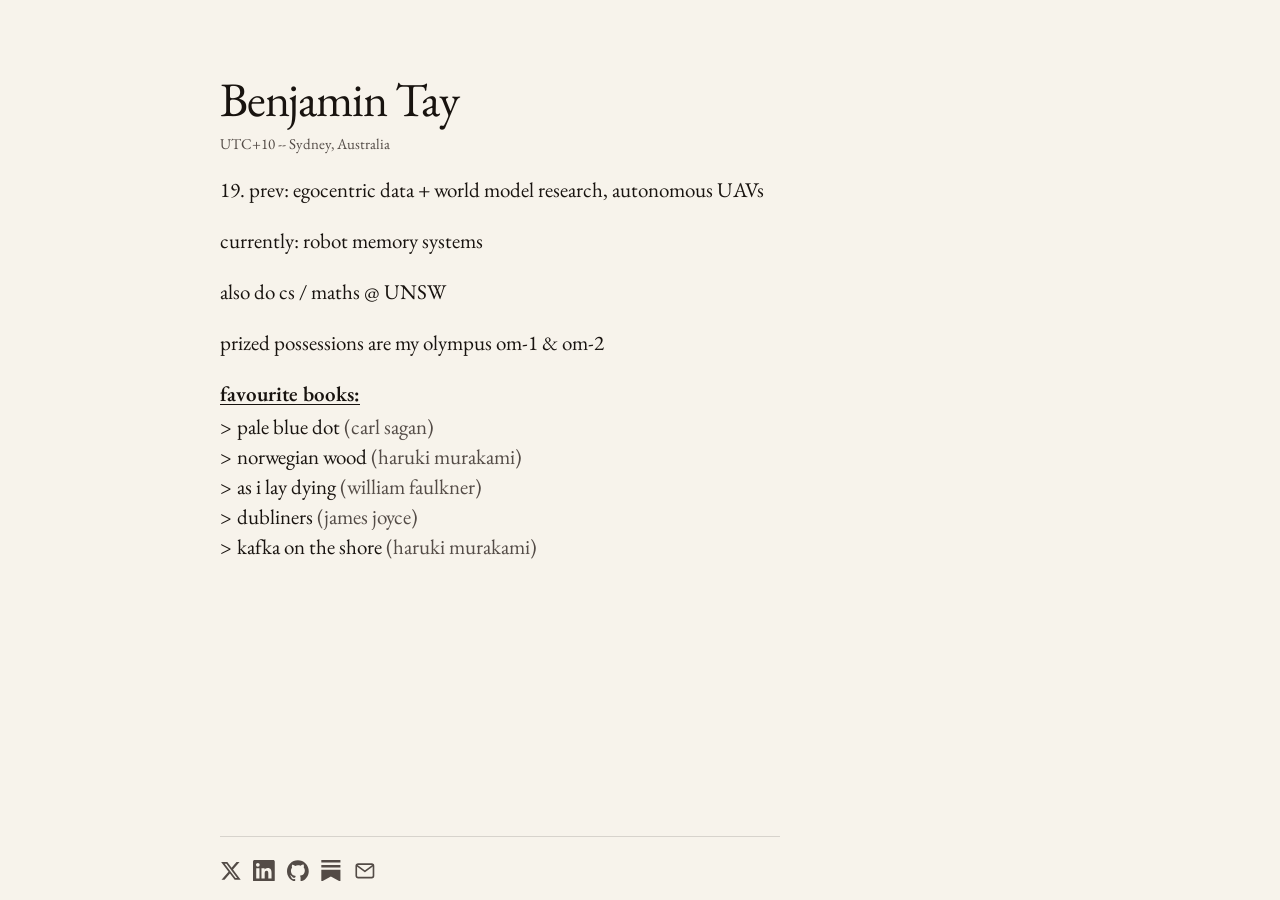
==== commit 19e0b18d: "Refactor static site structure" ====
--- a/index.html
+++ b/index.html
@@ -18,9 +18,7 @@
     -->
     <header class="site-header">
       <h1 class="site-title">Benjamin Tay</h1>
-      <div class="header-utility">
-        <p class="location">UTC+10 -- Sydney, Australia</p>
-      </div>
+      <p class="location">UTC+10 -- Sydney, Australia</p>
     </header>
 
     <section class="introduction" aria-label="About Benjamin">
--- a/styles.css
+++ b/styles.css
@@ -6,9 +6,16 @@
   --selection: oklch(0.85 0.045 82);
 
   --font-body: "EB Garamond", Garamond, "Times New Roman", serif;
-  --measure: 680px;
+  --page-width: min(55vw, 680px);
+  --page-offset: 12.5vw;
+  --page-padding-block: 5rem 4rem;
+  --page-padding-inline: 0;
   --body-size: 1.4rem;
   --body-leading: 2rem;
+  --content-gap: 1.4rem;
+  --footer-spacing: 1.5rem;
+  --social-icon-size: 1.45rem;
+  --social-gap: 0.78rem;
 }
 
 * {
@@ -55,16 +62,12 @@
 }
 
 .page {
-  width: min(55vw, var(--measure));
-  margin: 0 0 0 12.5vw;
-  padding: 5rem 0 4rem;
+  width: var(--page-width);
+  margin: 0 0 0 var(--page-offset);
+  padding: var(--page-padding-block) var(--page-padding-inline);
   display: flex;
   flex-direction: column;
   min-height: 100svh;
-}
-
-.site-header {
-  display: block;
 }
 
 .site-title {
@@ -77,29 +80,22 @@
 }
 
 .location {
-  margin: 0;
+  margin: 0 0 var(--content-gap);
   color: var(--muted-ink);
   font-size: 1rem;
   line-height: 1.3;
 }
 
-.header-utility {
-  display: flex;
-  align-items: center;
-  gap: 0.9rem;
-  margin-bottom: 1.4rem;
-}
-
 .social-nav {
   display: flex;
   align-items: center;
-  gap: 0.78rem;
+  gap: var(--social-gap);
 }
 
 .social-link {
   display: inline-flex;
-  width: 1.45rem;
-  height: 1.45rem;
+  width: var(--social-icon-size);
+  height: var(--social-icon-size);
   color: var(--muted-ink);
   text-decoration: none;
   transition: color 150ms ease-out;
@@ -126,7 +122,7 @@
 .site-footer {
   margin-top: auto;
   margin-bottom: 1.25rem;
-  padding-top: 1.5rem;
+  padding-top: var(--footer-spacing);
   border-top: 1px solid color-mix(in oklch, var(--ink) 14%, transparent);
 }
 
@@ -139,11 +135,9 @@
 }
 
 .introduction p {
-  max-width: 100%;
-  margin: 0 0 1.4rem;
-  font-size: var(--body-size);
-  line-height: var(--body-leading);
-  letter-spacing: 0;
+  margin: 0 0 var(--content-gap);
+  font-size: var(--body-size);
+  line-height: var(--body-leading);
 }
 
 .introduction p:last-child {
@@ -151,7 +145,7 @@
 }
 
 .introduction + .introduction {
-  margin-top: 1.4rem;
+  margin-top: var(--content-gap);
 }
 
 .reading-list h2 {
@@ -191,20 +185,20 @@
 }
 
 @media (max-width: 760px) {
+  :root {
+    --page-width: auto;
+    --page-offset: 0;
+    --page-padding-block: 4rem 3rem;
+    --page-padding-inline: 1.5rem;
+  }
+
   .page {
-    width: auto;
-    margin: 0;
-    padding: 4rem 1.5rem 3rem;
+    width: var(--page-width);
+    margin-left: var(--page-offset);
   }
 
   .site-title {
     font-size: 2.7rem;
-  }
-
-  .header-utility {
-    align-items: flex-start;
-    flex-direction: column;
-    gap: 0.65rem;
   }
 }
 
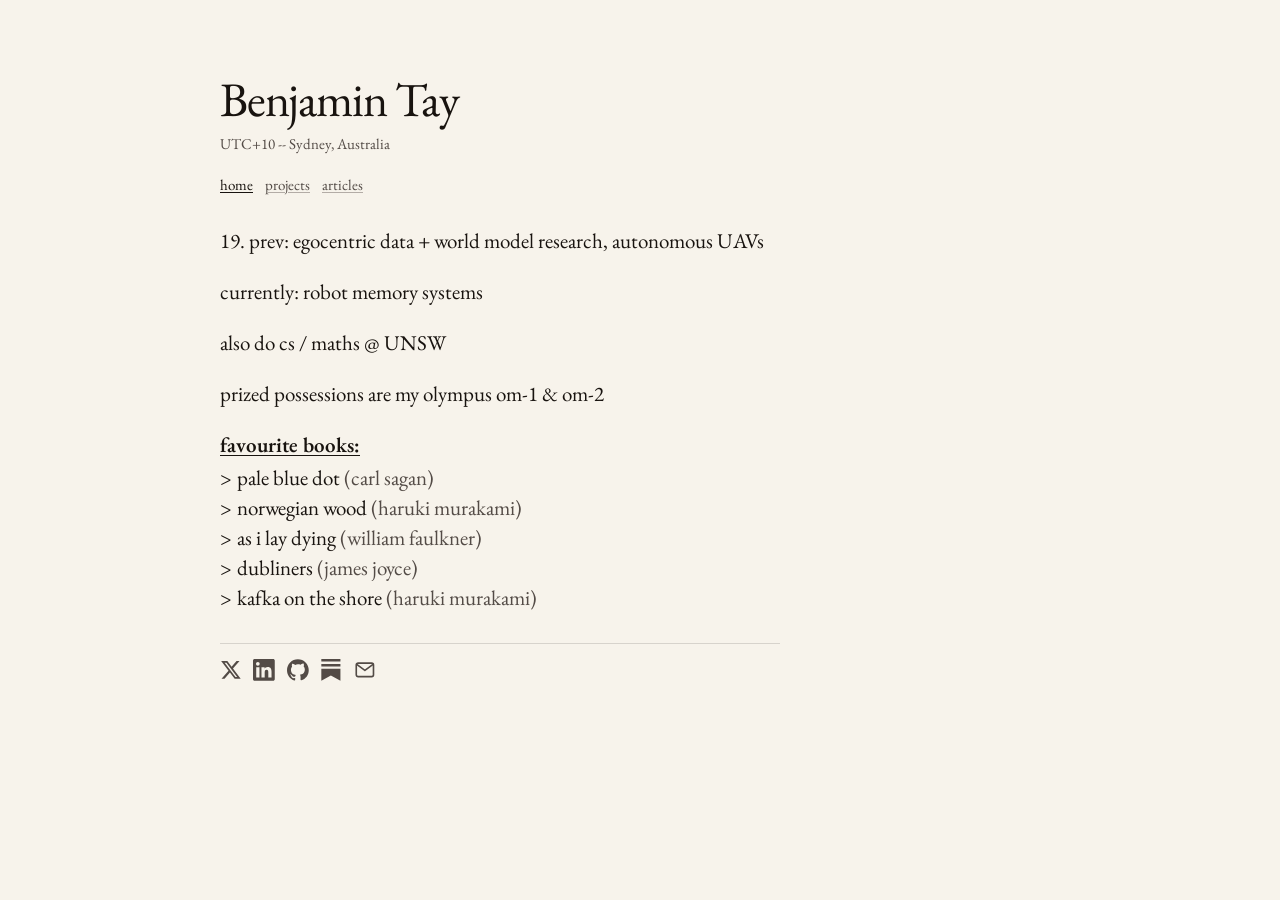
==== commit ef0a65c0: "Add projects and articles portfolio pages" ====
--- a/index.html
+++ b/index.html
@@ -19,6 +19,11 @@
     <header class="site-header">
       <h1 class="site-title">Benjamin Tay</h1>
       <p class="location">UTC+10 -- Sydney, Australia</p>
+      <nav class="page-nav" aria-label="Primary navigation">
+        <a href="index.html" aria-current="page">home</a>
+        <a href="projects.html">projects</a>
+        <a href="articles.html">articles</a>
+      </nav>
     </header>
 
     <section class="introduction" aria-label="About Benjamin">
--- a/styles.css
+++ b/styles.css
@@ -86,6 +86,28 @@
   line-height: 1.3;
 }
 
+.page-nav {
+  display: flex;
+  gap: 0.8rem;
+  margin: 0 0 calc(var(--content-gap) * 1.5);
+  font-size: 1rem;
+  line-height: 1.3;
+}
+
+.page-nav a {
+  color: var(--muted-ink);
+}
+
+.page-nav a[aria-current="page"] {
+  color: var(--ink);
+  text-decoration-color: currentColor;
+}
+
+.site-home {
+  color: inherit;
+  text-decoration: none;
+}
+
 .social-nav {
   display: flex;
   align-items: center;
@@ -120,9 +142,8 @@
 }
 
 .site-footer {
-  margin-top: auto;
-  margin-bottom: 1.25rem;
-  padding-top: var(--footer-spacing);
+  margin-top: 2rem;
+  padding-top: 1rem;
   border-top: 1px solid color-mix(in oklch, var(--ink) 14%, transparent);
 }
 
@@ -184,7 +205,142 @@
   font-style: normal;
 }
 
-@media (max-width: 760px) {
+.projects {
+  margin: 0;
+}
+
+.projects h2,
+.project h3 {
+  margin: 0;
+  color: var(--ink);
+  font-size: var(--body-size);
+  font-weight: 600;
+  line-height: var(--body-leading);
+}
+
+.projects h2 {
+  margin-bottom: 0.2rem;
+  text-decoration: underline;
+  text-decoration-thickness: 0.06em;
+  text-underline-offset: 0.12em;
+}
+
+.project {
+  margin: 0 0 var(--content-gap);
+}
+
+.project ul {
+  margin: 0;
+  padding-left: 1rem;
+  list-style: none;
+}
+
+.project li {
+  display: list-item;
+  padding-left: 0.2ch;
+  color: var(--muted-ink);
+  font-size: var(--body-size);
+  line-height: var(--body-leading);
+}
+
+.project li::marker {
+  content: ">";
+  color: var(--ink);
+}
+
+.project-heading {
+  display: flex;
+  align-items: center;
+  flex-wrap: wrap;
+  column-gap: 0.55rem;
+}
+
+.project-links {
+  display: inline-flex;
+  align-items: center;
+  gap: 0.38rem;
+}
+
+.project-link {
+  display: inline-flex;
+  width: 1rem;
+  height: 1rem;
+  color: var(--muted-ink);
+  text-decoration: none;
+  transition: color 150ms ease-out;
+}
+
+.project-link:hover {
+  color: var(--link-ink);
+}
+
+.project-link svg {
+  width: 100%;
+  height: 100%;
+  fill: currentColor;
+}
+
+.project-link-web svg {
+  fill: none;
+  stroke: currentColor;
+  stroke-width: 1.8;
+  stroke-linecap: round;
+  stroke-linejoin: round;
+}
+
+.project-image {
+  margin: 0.55rem 0 0;
+}
+
+.project-image img {
+  display: block;
+  width: 100%;
+  height: auto;
+  border: 1px solid color-mix(in oklch, var(--ink) 14%, transparent);
+}
+
+.project-video {
+  display: block;
+  width: 100%;
+  height: auto;
+  margin: 0.55rem 0 0;
+  border: 1px solid color-mix(in oklch, var(--ink) 14%, transparent);
+  background: var(--ink);
+}
+
+.project-video-portrait {
+  width: min(100%, 13rem);
+}
+
+.project-relationship {
+  margin: 0.35rem 0 0;
+  color: var(--muted-ink);
+  font-size: 1rem;
+  line-height: 1.3;
+}
+
+.project-relationship .project-link {
+  margin-right: 0.28rem;
+  vertical-align: -0.1em;
+}
+
+.project-status {
+  margin: 0.35rem 0 0;
+  color: var(--muted-ink);
+  font-size: 1rem;
+  font-style: italic;
+  line-height: 1.3;
+}
+
+.x-embed {
+  display: block;
+  width: 100%;
+  height: 240px;
+  margin: 0.3rem 0 0;
+  border: 0;
+}
+
+@media (max-width: 900px) {
   :root {
     --page-width: auto;
     --page-offset: 0;
